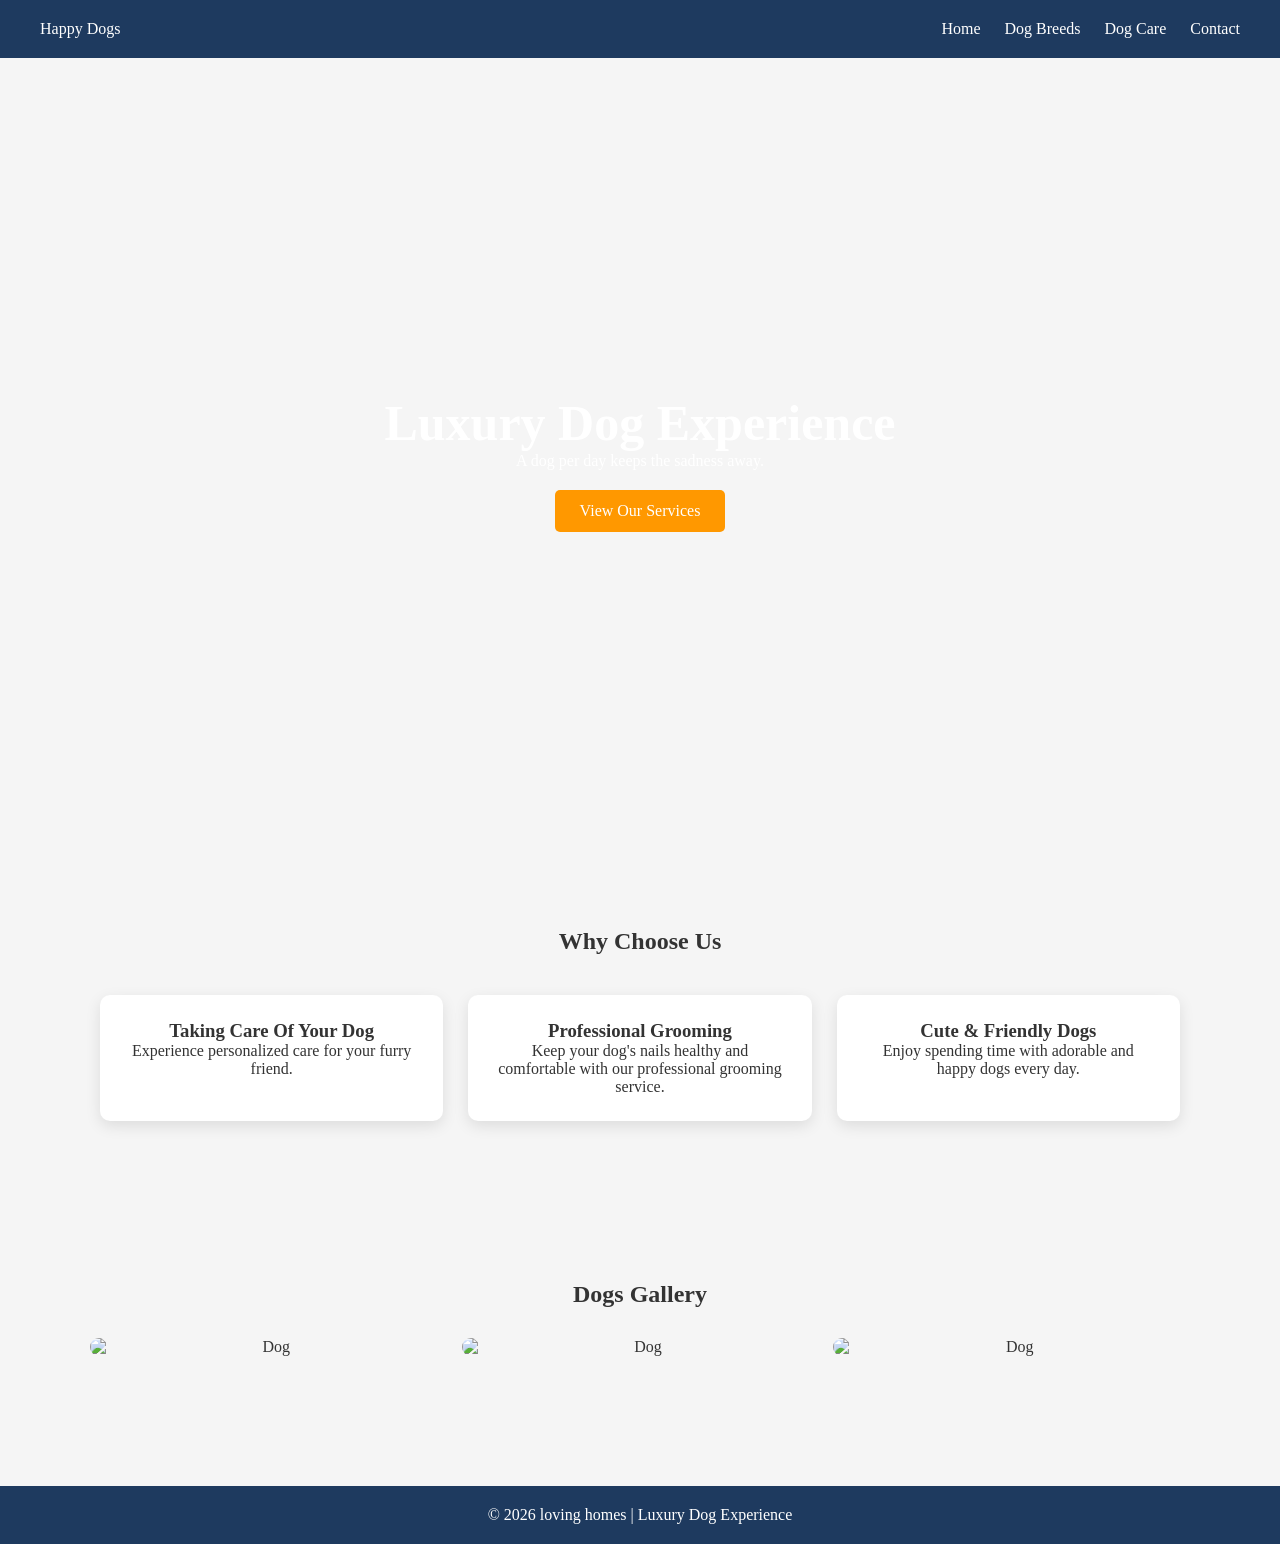
==== index.html @ 954c2069 "Initial commit" ====
<!DOCTYPE html>
<html lang="en">

<head>

<meta charset="UTF-8">
<meta name="viewport" content="width=device-width, initial-scale=1.0">

<title>loving homes</title>

<link rel="stylesheet" href="style.css">

</head>

<body>

<header class="navbar">

<div class="logo">Happy Dogs</div>

<nav>

<a href="index.html">Home</a>
<a href="breeds.html">Dog Breeds</a>
<a href="care.html">Dog Care</a>
<a href="contact.html">Contact</a>

</nav>

</header>

<section class="hero">

<div class="hero-text">

<h1>Luxury Dog Experience</h1>

<p>A dog per day keeps the sadness away.</p>

<a href="care.html" class="btn">View Our Services</a>

</div>

</section>

<section class="features">

<h2>Why Choose Us</h2>

<div class="grid">

<div class="card">

<h3>Taking Care Of Your Dog</h3>

<p>
Experience personalized care for your furry friend.
</p>

</div>

<div class="card">

<h3>Professional Grooming</h3>

<p>
Keep your dog's nails healthy and comfortable with our professional grooming service.
</p>

</div>

<div class="card">

<h3>Cute & Friendly Dogs</h3>

<p>
Enjoy spending time with adorable and happy dogs every day.
</p>

</div>

</div>

</section>

<section class="gallery">

<h2>Dogs Gallery</h2>

<div class="gallery-grid">

<img src="https://images.unsplash.com/photo-1517849845537-4d257902454a?auto=format&fit=crop&w=600&q=80" alt="Dog">

<img src="https://images.unsplash.com/photo-1537151625747-768eb6cf92b2?auto=format&fit=crop&w=600&q=80" alt="Dog">

<img src="https://images.unsplash.com/photo-1548199973-03cce0bbc87b?auto=format&fit=crop&w=600&q=80" alt="Dog">

</div>

</section>

<footer>

<p>© 2026 loving homes | Luxury Dog Experience</p>

</footer>

<script src="script.js"></script>

</body>

</html>
---- style.css ----
*{
margin:0;
padding:0;
box-sizing:border-box;
font-family:Poppins;
}

body{
background:#f5f5f5;
color:#333;
}

.navbar{
position:sticky;
top:0;
display:flex;
justify-content:space-between;
align-items:center;
padding:20px 40px;
background:#1e3a5f;
color:white;
}

.navbar a{
color:white;
margin-left:20px;
text-decoration:none;
font-weight:500;
}

.hero{
height:90vh;
background:url("https://images.unsplash.com/photo-1672681374815-9433df374a56?q=80&w=1170&auto=format&fit=crop&ixlib=rb-4.1.0&ixid=M3wxMjA3fDB8MHxwaG90by1wYWdlfHx8fGVufDB8fHx8fA%3D%3D")
center/cover;
display:flex;
align-items:center;
justify-content:center;
text-align:center;
color:white;
}

.hero h1{
font-size:50px;
}

.btn{
display:inline-block;
margin-top:20px;
padding:12px 25px;
background:#ff9800;
color:white;
text-decoration:none;
border-radius:5px;
}

.features{
padding:60px;
text-align:center;
}

.grid{
display:grid;
grid-template-columns:repeat(auto-fit,minmax(250px,1fr));
gap:25px;
padding:40px;
}

.card{
background:white;
padding:25px;
border-radius:10px;
box-shadow:0 5px 15px rgba(0,0,0,0.1);
transition:0.3s;
}

.card:hover{
transform:translateY(-10px);
}

.gallery{
padding:60px;
text-align:center;
}

.gallery-grid{
display:grid;
grid-template-columns:repeat(auto-fit,minmax(200px,1fr));
gap:15px;
padding:30px;
}

.gallery-grid img{
width:100%;
border-radius:10px;
}

.page-title{
padding:60px;
text-align:center;
background:#ddd;
}

.contact{
display:flex;
justify-content:center;
padding:40px;
}

form{
display:flex;
flex-direction:column;
width:350px;
gap:10px;
}

input,textarea{
padding:10px;
border:1px solid #ccc;
}

button{
padding:10px;
background:#1e3a5f;
color:white;
border:none;
cursor:pointer;
}

.map iframe{
width:100%;
height:400px;
border:none;
}

footer{
background:#1e3a5f;
color:white;
text-align:center;
padding:20px;
margin-top:40px;
}
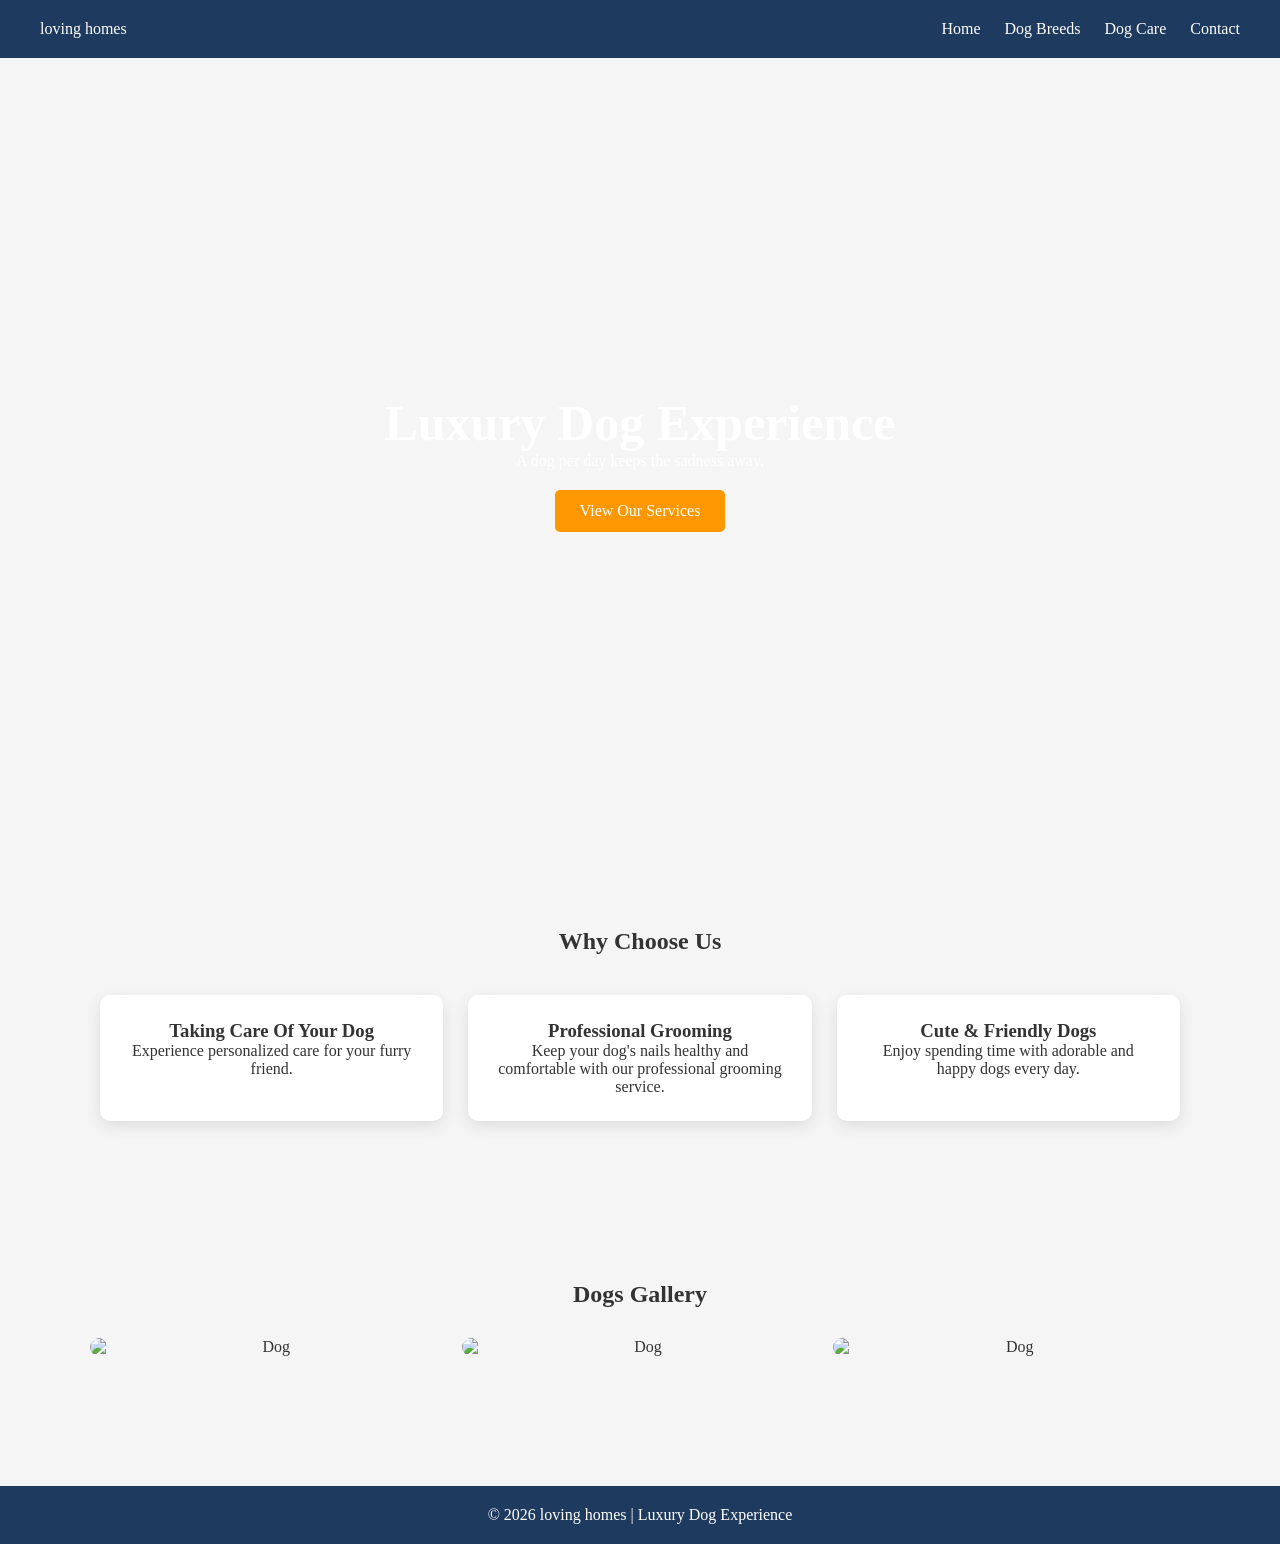
==== commit c66dff9b: "Change logo text from 'Happy Dogs' to 'loving homes'" ====
--- a/index.html
+++ b/index.html
@@ -16,7 +16,7 @@
 
 <header class="navbar">
 
-<div class="logo">Happy Dogs</div>
+<div class="logo">loving homes</div>
 
 <nav>
 
@@ -109,4 +109,4 @@
 
 </body>
 
-</html>+</html>
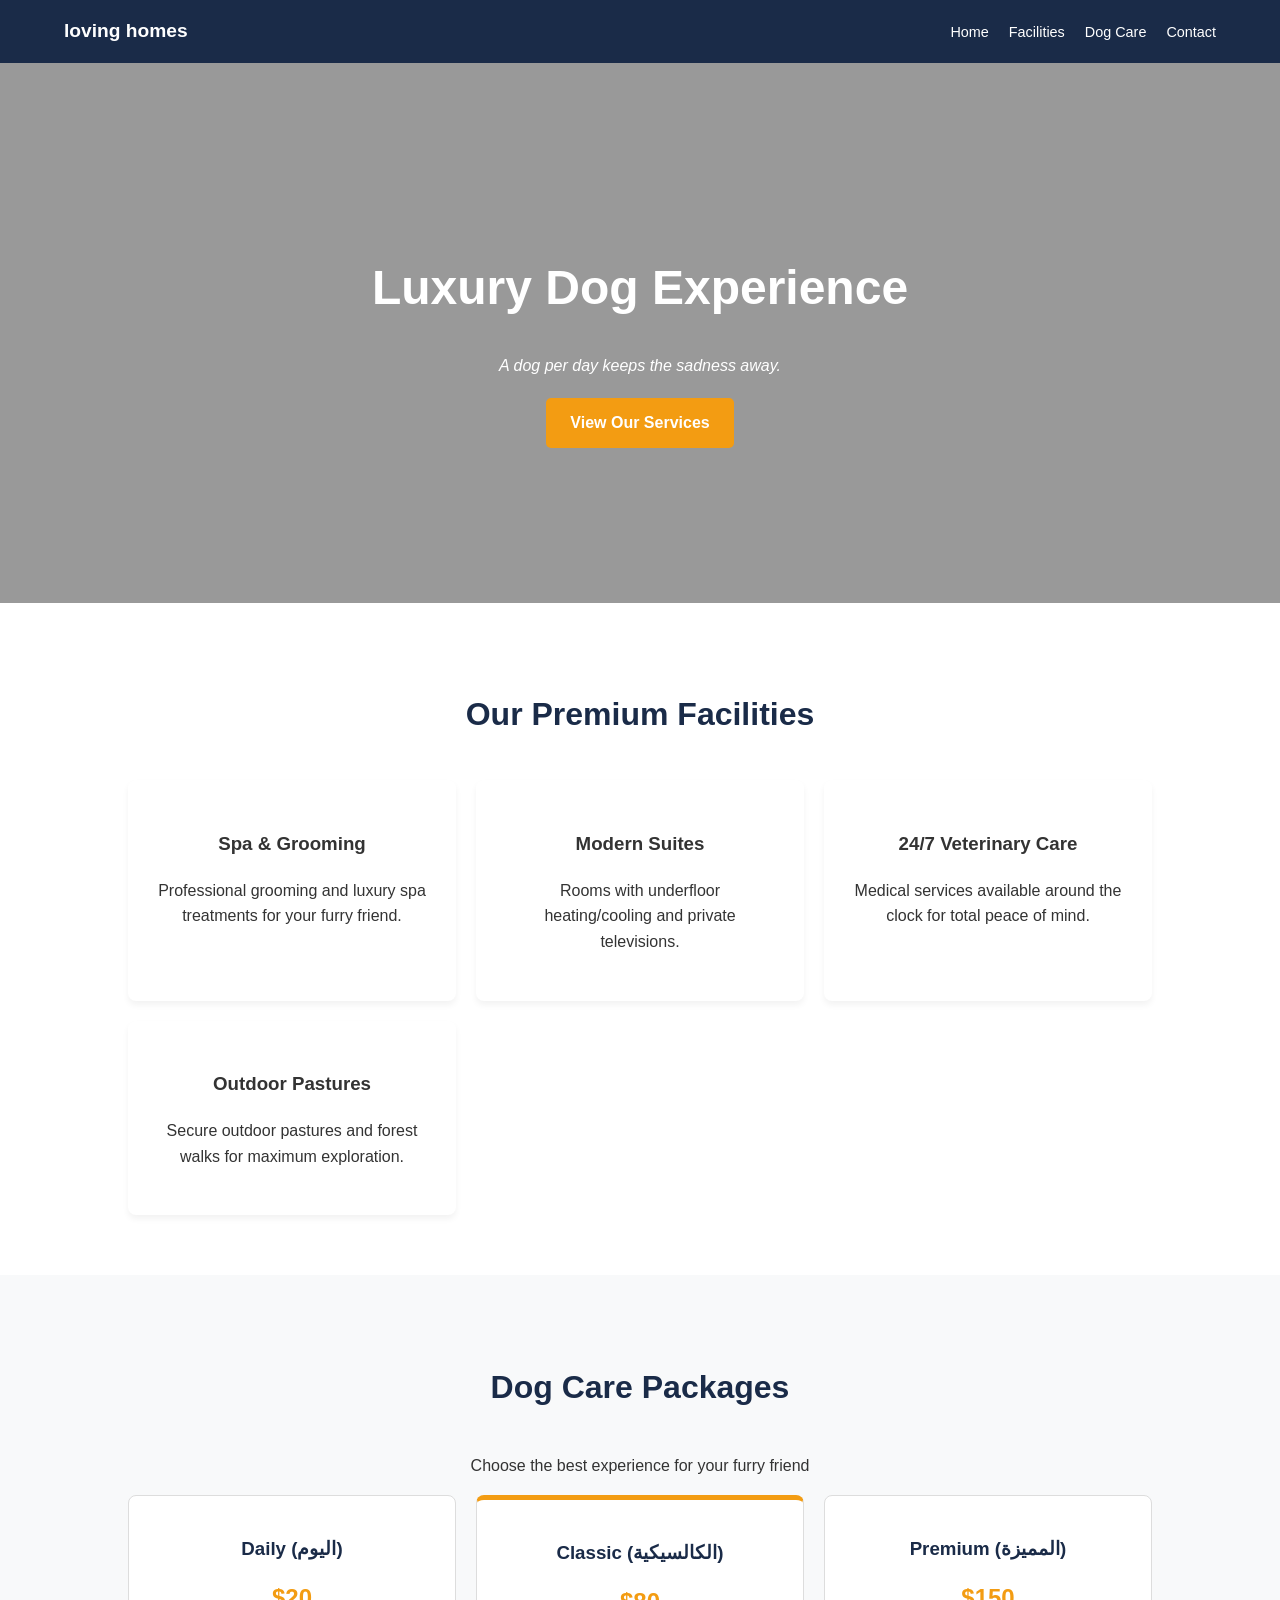
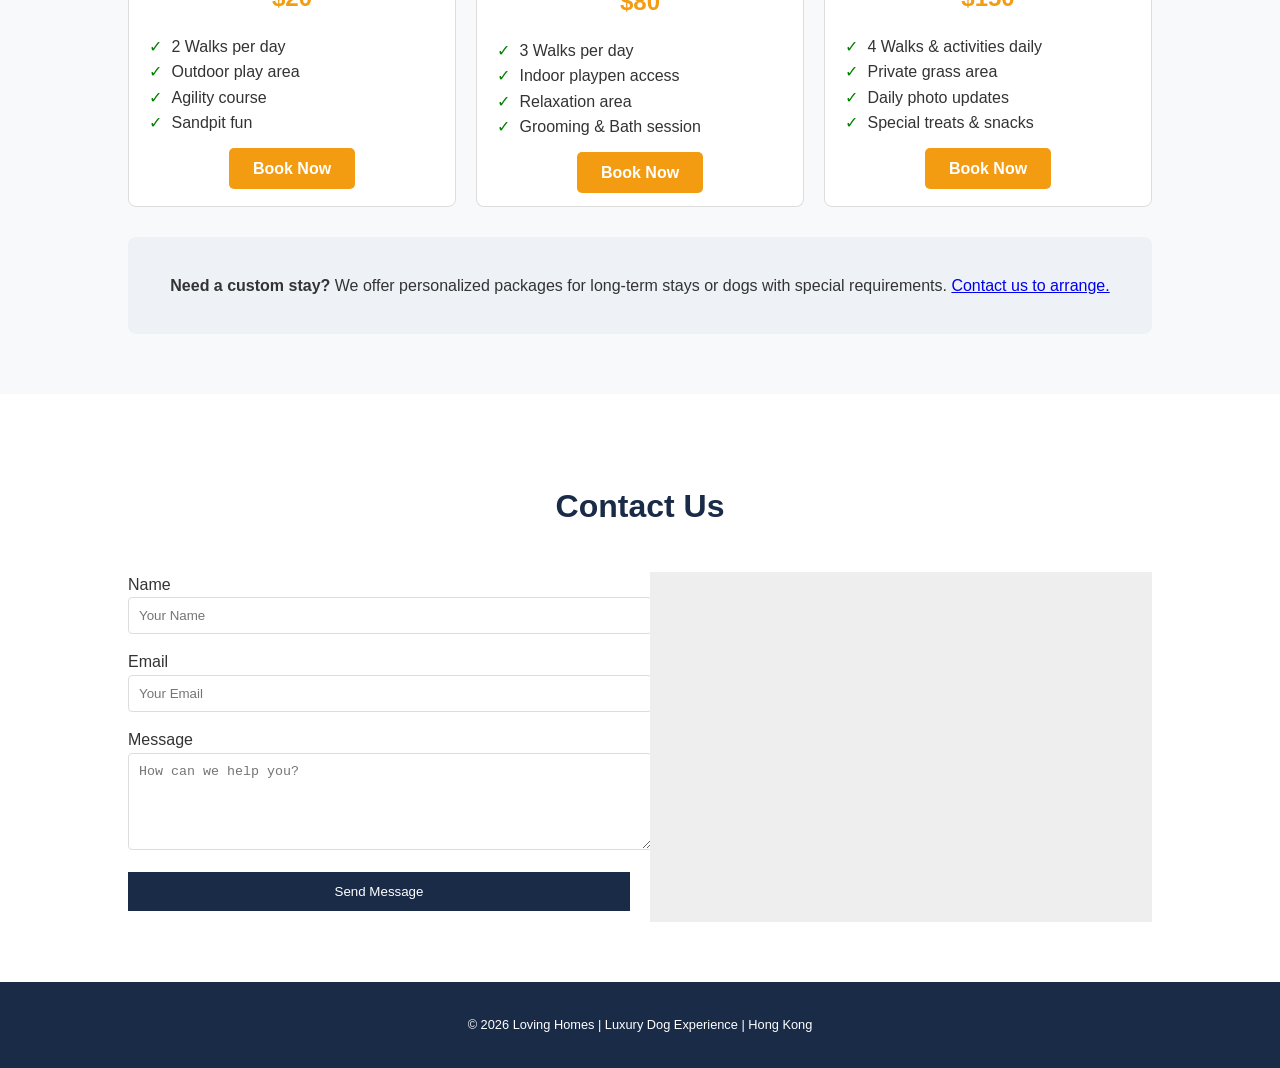
==== commit 425505dd: "Refactor index.html for improved layout and styling Updated the HTML structure and styles for the Lo" ====
--- a/index.html
+++ b/index.html
@@ -1,112 +1,220 @@
 <!DOCTYPE html>
 <html lang="en">
-
 <head>
-
-<meta charset="UTF-8">
-<meta name="viewport" content="width=device-width, initial-scale=1.0">
-
-<title>loving homes</title>
-
-<link rel="stylesheet" href="style.css">
-
+    <meta charset="UTF-8">
+    <meta name="viewport" content="width=device-width, initial-scale=1.0">
+    <title>Loving Homes | Luxury Dog Hotel Hong Kong</title>
+    <style>
+        /* --- General Styles --- */
+        :root {
+            --dark-blue: #1a2b48;
+            --accent-orange: #f39c12;
+            --light-bg: #f8f9fa;
+            --text-dark: #333;
+        }
+
+        body {
+            font-family: 'Segoe UI', Tahoma, Geneva, Verdana, sans-serif;
+            margin: 0;
+            color: var(--text-dark);
+            line-height: 1.6;
+        }
+
+        /* --- Navigation --- */
+        nav {
+            background-color: var(--dark-blue);
+            padding: 1rem 5%;
+            display: flex;
+            justify-content: space-between;
+            align-items: center;
+            color: white;
+            position: sticky;
+            top: 0;
+            z-index: 1000;
+        }
+
+        nav .logo { font-weight: bold; font-size: 1.2rem; }
+        nav ul { list-style: none; display: flex; margin: 0; }
+        nav ul li { margin-left: 20px; }
+        nav ul li a { color: white; text-decoration: none; font-size: 0.9rem; }
+
+        /* --- Hero Section --- */
+        .hero {
+            background: linear-gradient(rgba(0,0,0,0.4), rgba(0,0,0,0.4)), url('https://images.unsplash.com/photo-1534361960057-19889dbad6ba?q=80&w=2070&auto=format&fit=crop') no-repeat center center/cover;
+            height: 60vh;
+            display: flex;
+            flex-direction: column;
+            justify-content: center;
+            align-items: center;
+            color: white;
+            text-align: center;
+        }
+
+        .hero h1 { font-size: 3rem; margin-bottom: 10px; }
+        .hero p { font-style: italic; margin-bottom: 20px; }
+        .cta-btn { background: var(--accent-orange); color: white; padding: 12px 24px; text-decoration: none; border-radius: 5px; font-weight: bold; }
+
+        /* --- Section Styling --- */
+        section { padding: 60px 10%; text-align: center; }
+        .bg-light { background-color: var(--light-bg); }
+        h2 { margin-bottom: 40px; font-size: 2rem; color: var(--dark-blue); }
+
+        /* --- Facilities Grid (Requirement Update) --- */
+        .grid {
+            display: grid;
+            grid-template-columns: repeat(auto-fit, minmax(250px, 1fr));
+            gap: 20px;
+        }
+
+        .card {
+            background: white;
+            padding: 30px;
+            border-radius: 8px;
+            box-shadow: 0 4px 6px rgba(0,0,0,0.05);
+        }
+
+        /* --- Packages Section (Requirement Update) --- */
+        .package-card {
+            border: 1px solid #ddd;
+            padding: 20px;
+            border-radius: 8px;
+            background: white;
+            transition: transform 0.3s;
+        }
+        .package-card:hover { transform: translateY(-5px); border-color: var(--accent-orange); }
+        .package-card h3 { color: var(--dark-blue); margin-bottom: 10px; }
+        .price { font-size: 1.5rem; font-weight: bold; color: var(--accent-orange); margin: 15px 0; }
+        .package-card ul { list-style: none; padding: 0; margin-bottom: 20px; text-align: left; }
+        .package-card ul li:before { content: "✓ "; color: green; margin-right: 5px; }
+
+        .custom-note { margin-top: 30px; padding: 20px; background: #eef2f7; border-radius: 8px; }
+
+        /* --- Map & Contact --- */
+        .contact-container { display: flex; flex-wrap: wrap; gap: 20px; margin-top: 40px; }
+        .contact-form { flex: 1; min-width: 300px; text-align: left; }
+        .contact-form input, .contact-form textarea { width: 100%; padding: 10px; margin-bottom: 15px; border: 1px solid #ddd; border-radius: 4px; }
+        .contact-form button { background: var(--dark-blue); color: white; border: none; padding: 12px 30px; cursor: pointer; width: 100%; }
+
+        .map-box { flex: 1; min-width: 300px; height: 350px; background: #eee; }
+
+        footer { background: var(--dark-blue); color: white; padding: 20px; font-size: 0.8rem; }
+
+        /* --- Accessibility --- */
+        img { max-width: 100%; height: auto; }
+        a:focus, button:focus { outline: 3px solid var(--accent-orange); }
+
+    </style>
 </head>
-
 <body>
 
-<header class="navbar">
-
-<div class="logo">loving homes</div>
-
-<nav>
-
-<a href="index.html">Home</a>
-<a href="breeds.html">Dog Breeds</a>
-<a href="care.html">Dog Care</a>
-<a href="contact.html">Contact</a>
-
-</nav>
-
-</header>
-
-<section class="hero">
-
-<div class="hero-text">
-
-<h1>Luxury Dog Experience</h1>
-
-<p>A dog per day keeps the sadness away.</p>
-
-<a href="care.html" class="btn">View Our Services</a>
-
-</div>
-
-</section>
-
-<section class="features">
-
-<h2>Why Choose Us</h2>
-
-<div class="grid">
-
-<div class="card">
-
-<h3>Taking Care Of Your Dog</h3>
-
-<p>
-Experience personalized care for your furry friend.
-</p>
-
-</div>
-
-<div class="card">
-
-<h3>Professional Grooming</h3>
-
-<p>
-Keep your dog's nails healthy and comfortable with our professional grooming service.
-</p>
-
-</div>
-
-<div class="card">
-
-<h3>Cute & Friendly Dogs</h3>
-
-<p>
-Enjoy spending time with adorable and happy dogs every day.
-</p>
-
-</div>
-
-</div>
-
-</section>
-
-<section class="gallery">
-
-<h2>Dogs Gallery</h2>
-
-<div class="gallery-grid">
-
-<img src="https://images.unsplash.com/photo-1517849845537-4d257902454a?auto=format&fit=crop&w=600&q=80" alt="Dog">
-
-<img src="https://images.unsplash.com/photo-1537151625747-768eb6cf92b2?auto=format&fit=crop&w=600&q=80" alt="Dog">
-
-<img src="https://images.unsplash.com/photo-1548199973-03cce0bbc87b?auto=format&fit=crop&w=600&q=80" alt="Dog">
-
-</div>
-
-</section>
-
-<footer>
-
-<p>© 2026 loving homes | Luxury Dog Experience</p>
-
-</footer>
-
-<script src="script.js"></script>
+    <nav>
+        <div class="logo">loving homes</div>
+        <ul>
+            <li><a href="#home">Home</a></li>
+            <li><a href="#facilities">Facilities</a></li>
+            <li><a href="#packages">Dog Care</a></li>
+            <li><a href="#contact">Contact</a></li>
+        </ul>
+    </nav>
+
+    <header id="home" class="hero">
+        <h1>Luxury Dog Experience</h1>
+        <p>A dog per day keeps the sadness away.</p>
+        <a href="#packages" class="cta-btn">View Our Services</a>
+    </header>
+
+    <section id="facilities">
+        <h2>Our Premium Facilities</h2>
+        <div class="grid">
+            <div class="card">
+                <h3>Spa & Grooming</h3>
+                <p>Professional grooming and luxury spa treatments for your furry friend.</p>
+            </div>
+            <div class="card">
+                <h3>Modern Suites</h3>
+                <p>Rooms with underfloor heating/cooling and private televisions.</p>
+            </div>
+            <div class="card">
+                <h3>24/7 Veterinary Care</h3>
+                <p>Medical services available around the clock for total peace of mind.</p>
+            </div>
+            <div class="card">
+                <h3>Outdoor Pastures</h3>
+                <p>Secure outdoor pastures and forest walks for maximum exploration.</p>
+            </div>
+        </div>
+    </section>
+
+    <section id="packages" class="bg-light">
+        <h2>Dog Care Packages</h2>
+        <p>Choose the best experience for your furry friend</p>
+        
+        <div class="grid">
+            <div class="package-card">
+                <h3>Daily (اليوم)</h3>
+                <div class="price">$20</div>
+                <ul>
+                    <li>2 Walks per day</li>
+                    <li>Outdoor play area</li>
+                    <li>Agility course</li>
+                    <li>Sandpit fun</li>
+                </ul>
+                <a href="#contact" class="cta-btn">Book Now</a>
+            </div>
+
+            <div class="package-card" style="border-top: 5px solid var(--accent-orange);">
+                <h3>Classic (الكالسيكية)</h3>
+                <div class="price">$80</div>
+                <ul>
+                    <li>3 Walks per day</li>
+                    <li>Indoor playpen access</li>
+                    <li>Relaxation area</li>
+                    <li>Grooming & Bath session</li>
+                </ul>
+                <a href="#contact" class="cta-btn">Book Now</a>
+            </div>
+
+            <div class="package-card">
+                <h3>Premium (المميزة)</h3>
+                <div class="price">$150</div>
+                <ul>
+                    <li>4 Walks & activities daily</li>
+                    <li>Private grass area</li>
+                    <li>Daily photo updates</li>
+                    <li>Special treats & snacks</li>
+                </ul>
+                <a href="#contact" class="cta-btn">Book Now</a>
+            </div>
+        </div>
+
+        <div class="custom-note">
+            <p><strong>Need a custom stay?</strong> We offer personalized packages for long-term stays or dogs with special requirements. <a href="#contact">Contact us to arrange.</a></p>
+        </div>
+    </section>
+
+    <section id="contact">
+        <h2>Contact Us</h2>
+        <div class="contact-container">
+            <div class="contact-form">
+                <form>
+                    <label for="name">Name</label>
+                    <input type="text" id="name" placeholder="Your Name" required>
+                    <label for="email">Email</label>
+                    <input type="email" id="email" placeholder="Your Email" required>
+                    <label for="message">Message</label>
+                    <textarea id="message" rows="5" placeholder="How can we help you?"></textarea>
+                    <button type="submit">Send Message</button>
+                </form>
+            </div>
+            <div class="map-box">
+                <iframe src="https://www.google.com/maps/embed?pb=!1m18!1m12!1m3!1d118147.68202022137!2d114.10243144883495!3d22.352734771447036!2m3!1f0!2f0!3f0!3m2!1i1024!2i768!4f13.1!3m3!1m2!1s0x3403f008401e8471%3A0x7fa4a369e861d85f!2sHong%20Kong!5e0!3m2!1sen!2shk!4v1715000000000!5m2!1sen!2shk" width="100%" height="100%" style="border:0;" allowfullscreen="" loading="lazy"></iframe>
+            </div>
+        </div>
+    </section>
+
+    <footer style="text-align: center;">
+        <p>© 2026 Loving Homes | Luxury Dog Experience | Hong Kong</p>
+    </footer>
 
 </body>
-
 </html>
